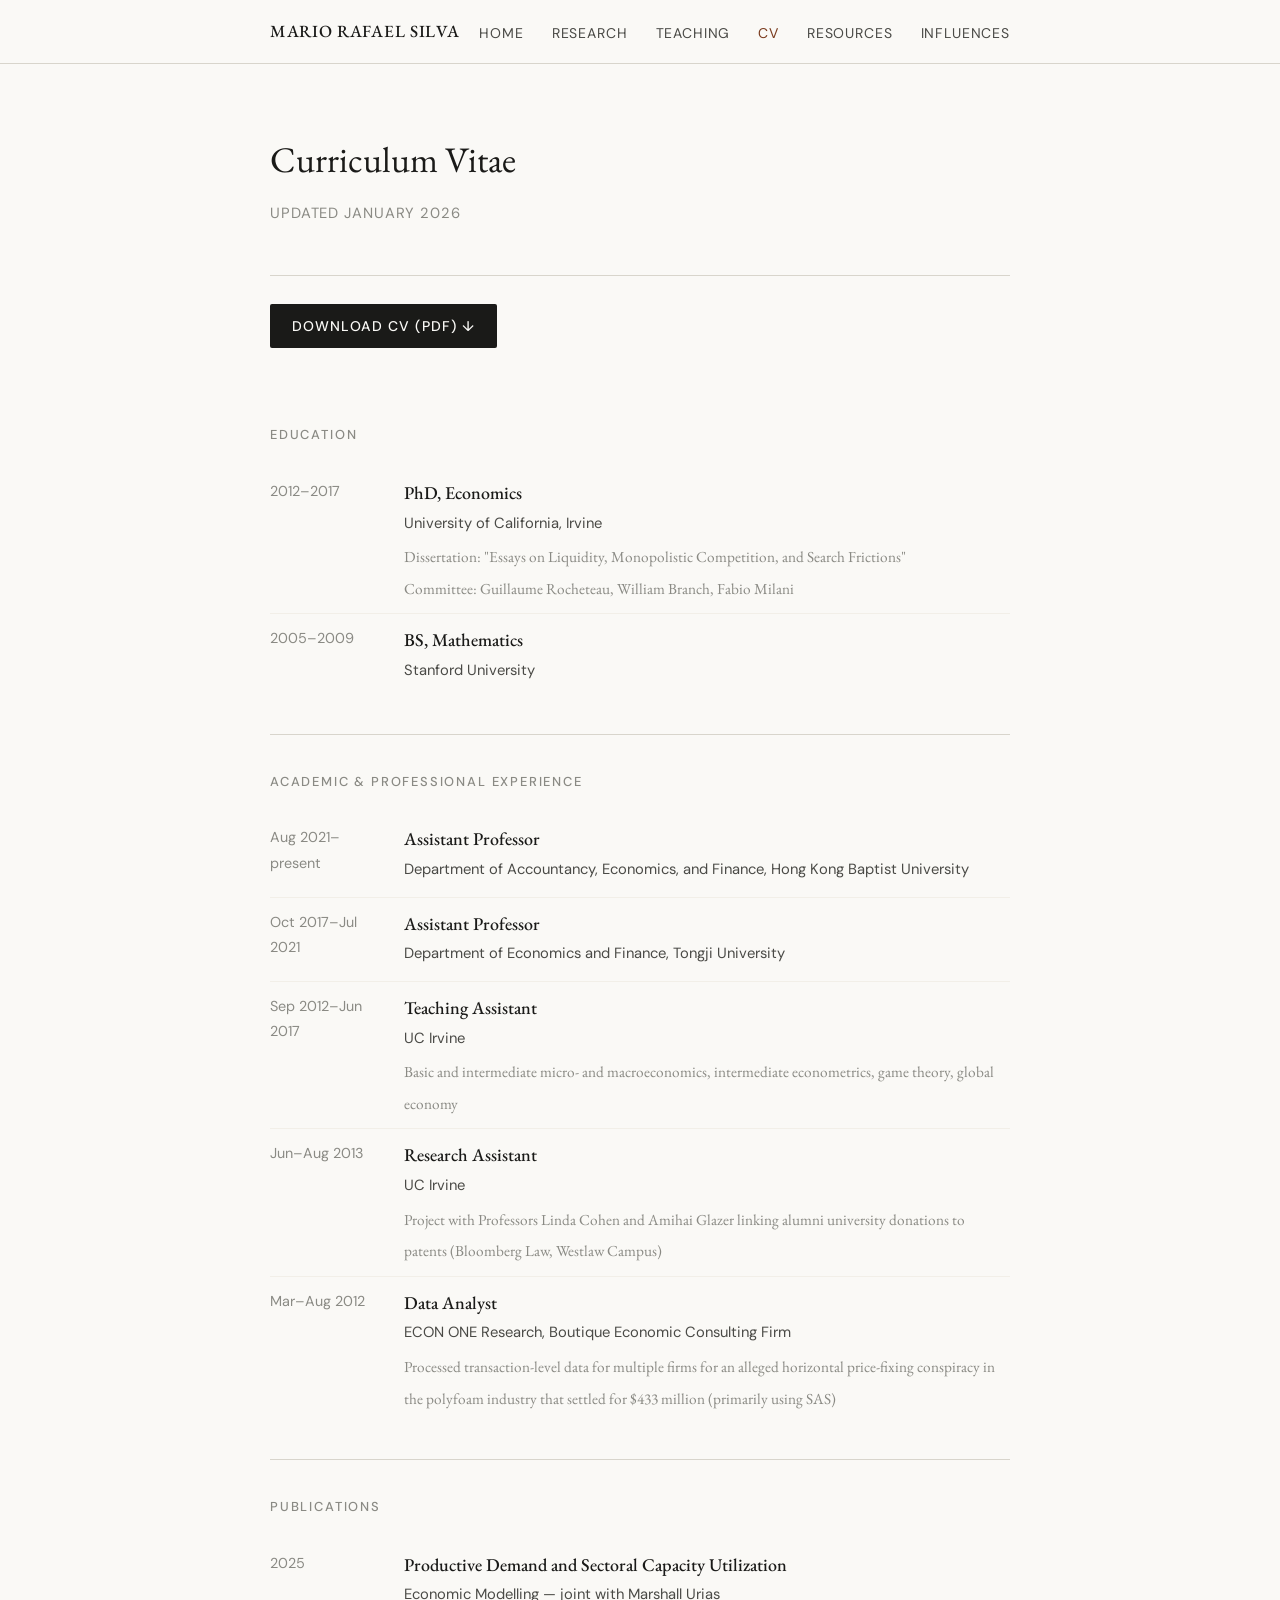
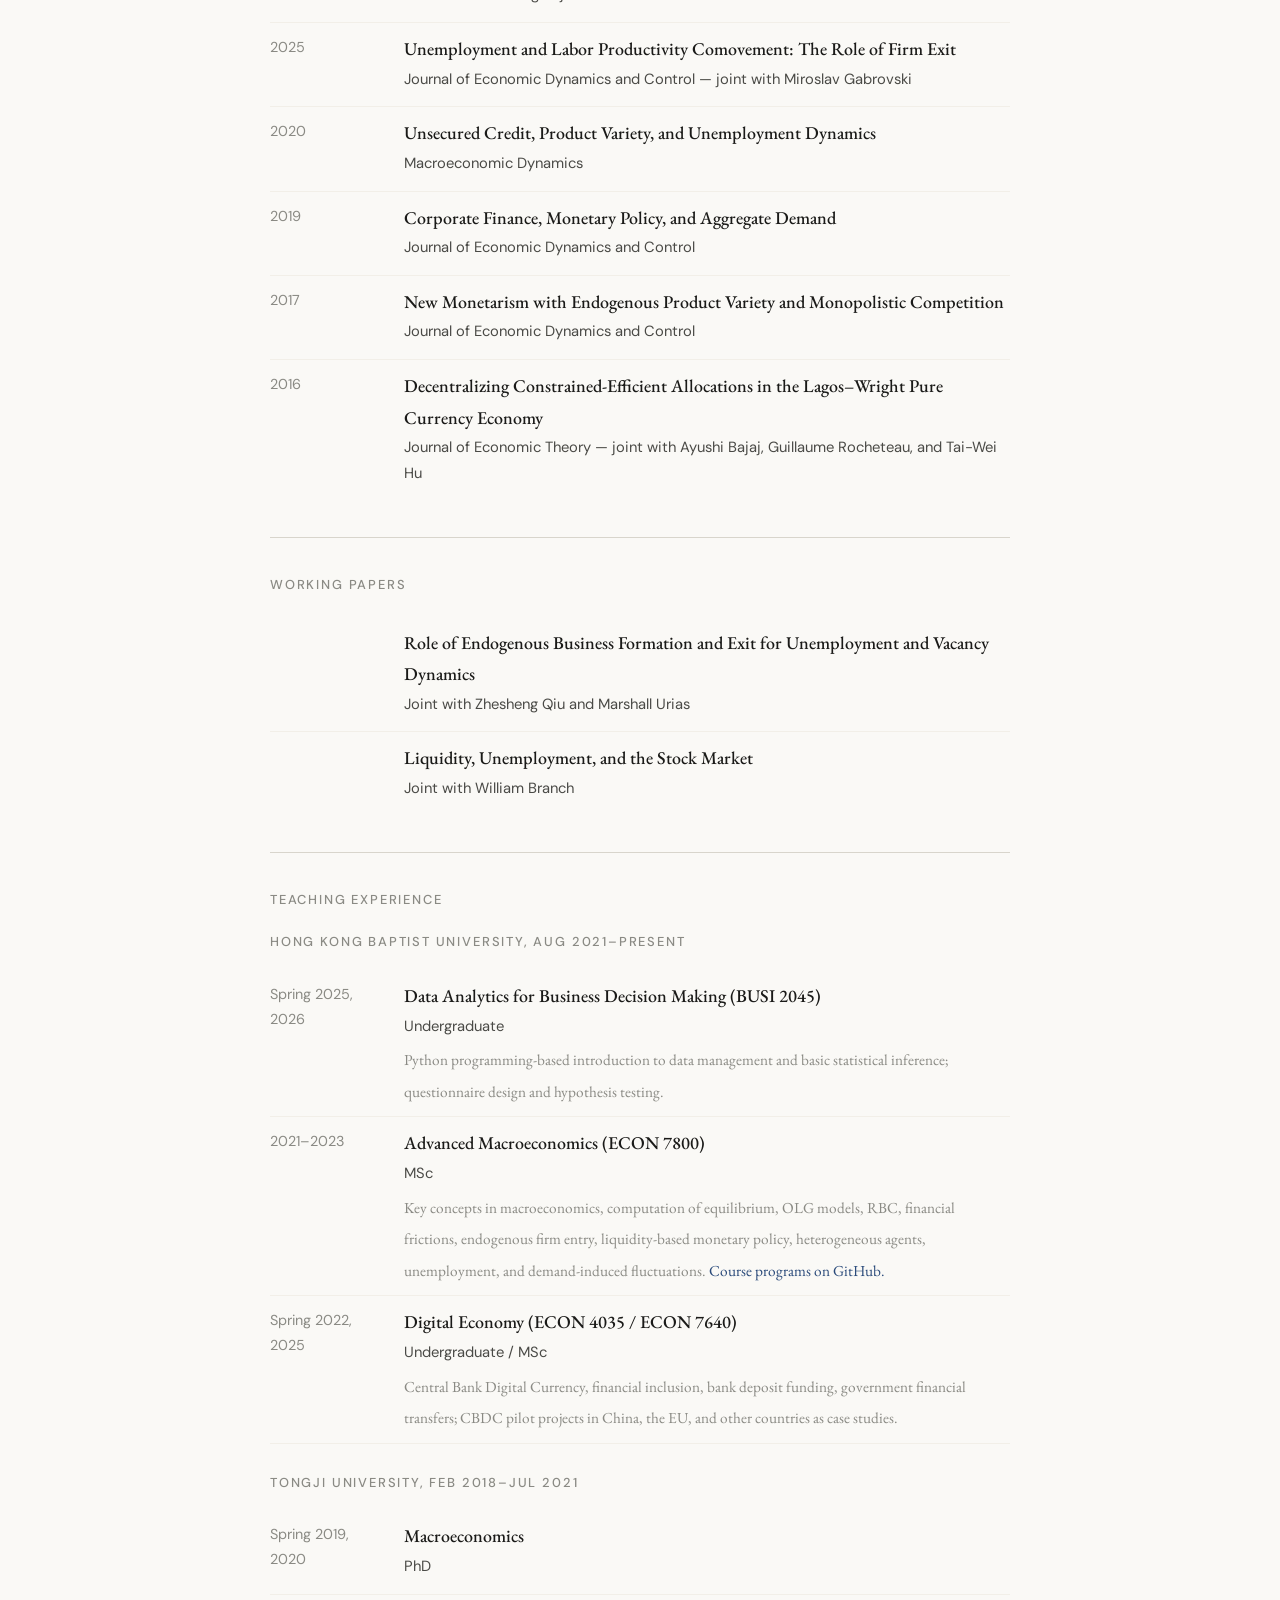
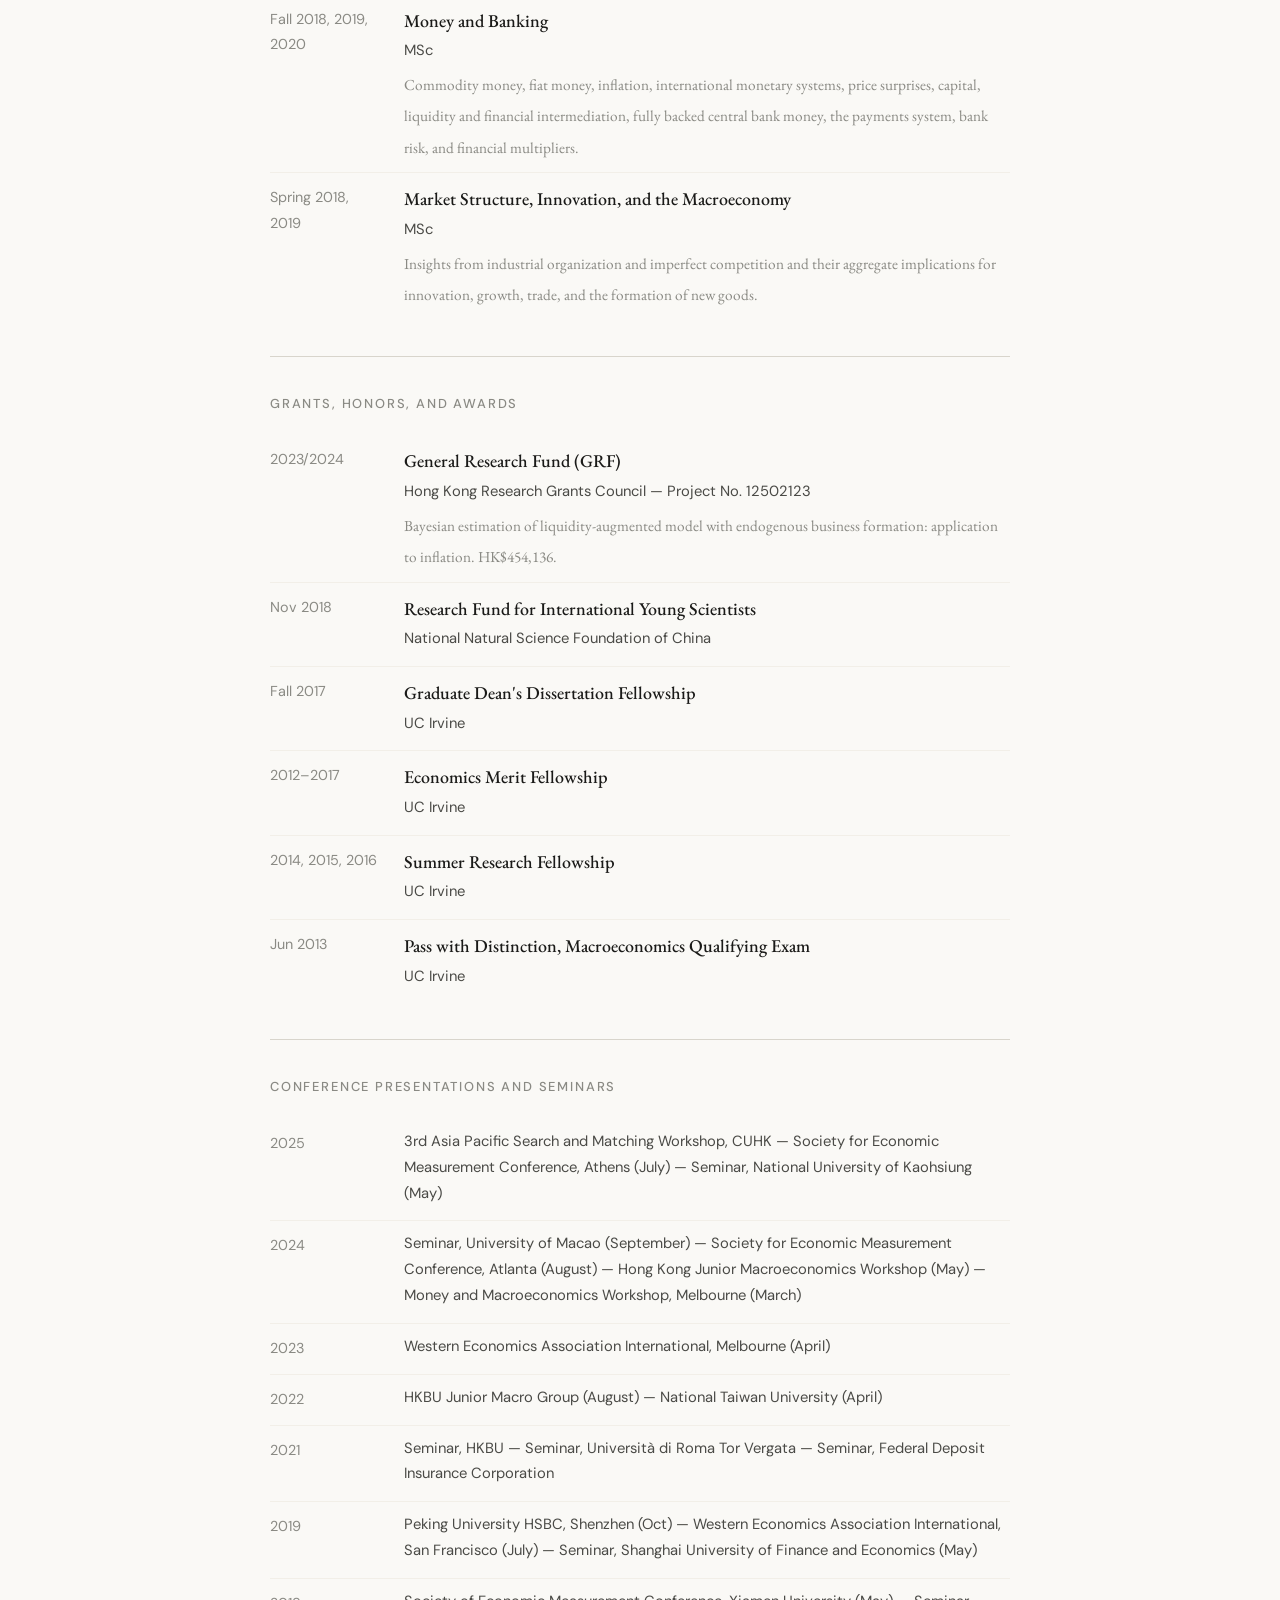
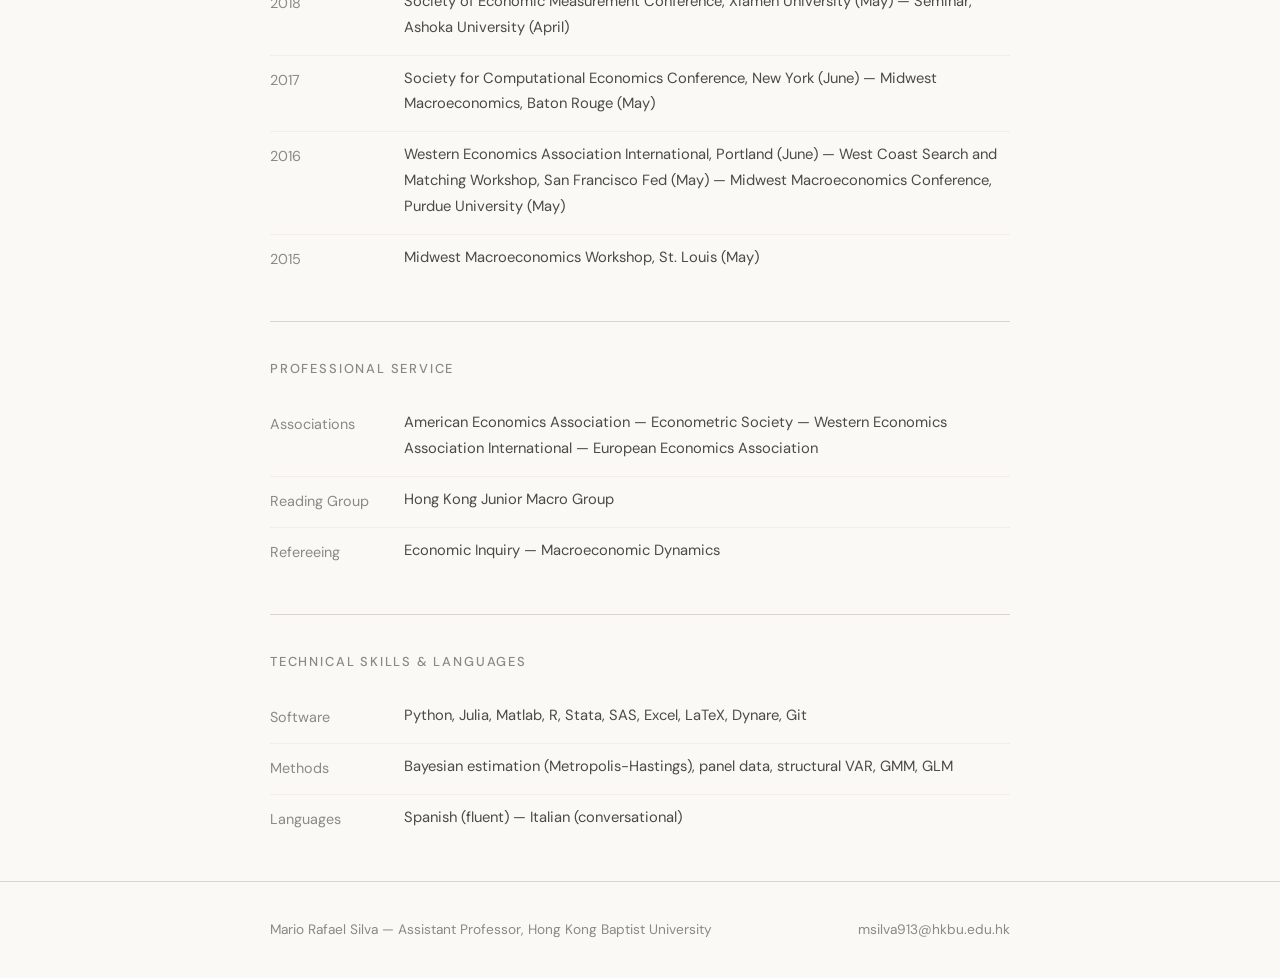
==== cv.html @ 18e3253c "Initial site" ====
<!DOCTYPE html>
<html lang="en">
<head>
  <meta charset="UTF-8" />
  <meta name="viewport" content="width=device-width, initial-scale=1.0" />
  <meta name="description" content="Curriculum Vitae of Mario Rafael Silva — macroeconomist at Hong Kong Baptist University." />
  <title>Curriculum Vitae — Mario Rafael Silva</title>
  <link rel="stylesheet" href="css/style.css" />
</head>
<body>

<script src="nav.js"></script>

<main>
  <div class="page-header fade-in">
    <h1>Curriculum Vitae</h1>
    <p class="subtitle">Updated January 2026</p>
  </div>

  <div style="padding: 28px 0 0; display:flex; gap:12px; flex-wrap:wrap;">
    <a class="btn btn-primary" href="cv.pdf" target="_blank" rel="noopener">Download CV (PDF) &darr;</a>
  </div>

  <!-- EDUCATION -->
  <section class="cv-section" style="margin-top:40px;">
    <h2>Education</h2>
    <div class="cv-entry">
      <span class="cv-year">2012–2017</span>
      <div class="cv-body">
        <strong>PhD, Economics</strong>
        <em>University of California, Irvine</em>
        <span class="cv-note">Dissertation: "Essays on Liquidity, Monopolistic Competition, and Search Frictions"<br>Committee: Guillaume Rocheteau, William Branch, Fabio Milani</span>
      </div>
    </div>
    <div class="cv-entry">
      <span class="cv-year">2005–2009</span>
      <div class="cv-body">
        <strong>BS, Mathematics</strong>
        <em>Stanford University</em>
      </div>
    </div>
  </section>

  <!-- POSITIONS -->
  <section class="cv-section">
    <h2>Academic &amp; Professional Experience</h2>
    <div class="cv-entry">
      <span class="cv-year">Aug 2021–present</span>
      <div class="cv-body">
        <strong>Assistant Professor</strong>
        <em>Department of Accountancy, Economics, and Finance, Hong Kong Baptist University</em>
      </div>
    </div>
    <div class="cv-entry">
      <span class="cv-year">Oct 2017–Jul 2021</span>
      <div class="cv-body">
        <strong>Assistant Professor</strong>
        <em>Department of Economics and Finance, Tongji University</em>
      </div>
    </div>
    <div class="cv-entry">
      <span class="cv-year">Sep 2012–Jun 2017</span>
      <div class="cv-body">
        <strong>Teaching Assistant</strong>
        <em>UC Irvine</em>
        <span class="cv-note">Basic and intermediate micro- and macroeconomics, intermediate econometrics, game theory, global economy</span>
      </div>
    </div>
    <div class="cv-entry">
      <span class="cv-year">Jun–Aug 2013</span>
      <div class="cv-body">
        <strong>Research Assistant</strong>
        <em>UC Irvine</em>
        <span class="cv-note">Project with Professors Linda Cohen and Amihai Glazer linking alumni university donations to patents (Bloomberg Law, Westlaw Campus)</span>
      </div>
    </div>
    <div class="cv-entry">
      <span class="cv-year">Mar–Aug 2012</span>
      <div class="cv-body">
        <strong>Data Analyst</strong>
        <em>ECON ONE Research, Boutique Economic Consulting Firm</em>
        <span class="cv-note">Processed transaction-level data for multiple firms for an alleged horizontal price-fixing conspiracy in the polyfoam industry that settled for $433 million (primarily using SAS)</span>
      </div>
    </div>
  </section>

  <!-- PUBLICATIONS -->
  <section class="cv-section">
    <h2>Publications</h2>
    <div class="cv-entry">
      <span class="cv-year">2025</span>
      <div class="cv-body">
        <strong>Productive Demand and Sectoral Capacity Utilization</strong>
        <em>Economic Modelling — joint with Marshall Urias</em>
      </div>
    </div>
    <div class="cv-entry">
      <span class="cv-year">2025</span>
      <div class="cv-body">
        <strong>Unemployment and Labor Productivity Comovement: The Role of Firm Exit</strong>
        <em>Journal of Economic Dynamics and Control — joint with Miroslav Gabrovski</em>
      </div>
    </div>
    <div class="cv-entry">
      <span class="cv-year">2020</span>
      <div class="cv-body">
        <strong>Unsecured Credit, Product Variety, and Unemployment Dynamics</strong>
        <em>Macroeconomic Dynamics</em>
      </div>
    </div>
    <div class="cv-entry">
      <span class="cv-year">2019</span>
      <div class="cv-body">
        <strong>Corporate Finance, Monetary Policy, and Aggregate Demand</strong>
        <em>Journal of Economic Dynamics and Control</em>
      </div>
    </div>
    <div class="cv-entry">
      <span class="cv-year">2017</span>
      <div class="cv-body">
        <strong>New Monetarism with Endogenous Product Variety and Monopolistic Competition</strong>
        <em>Journal of Economic Dynamics and Control</em>
      </div>
    </div>
    <div class="cv-entry">
      <span class="cv-year">2016</span>
      <div class="cv-body">
        <strong>Decentralizing Constrained-Efficient Allocations in the Lagos–Wright Pure Currency Economy</strong>
        <em>Journal of Economic Theory — joint with Ayushi Bajaj, Guillaume Rocheteau, and Tai-Wei Hu</em>
      </div>
    </div>
  </section>

  <!-- WORKING PAPERS -->
  <section class="cv-section">
    <h2>Working Papers</h2>
    <div class="cv-entry">
      <span class="cv-year"></span>
      <div class="cv-body">
        <strong>Role of Endogenous Business Formation and Exit for Unemployment and Vacancy Dynamics</strong>
        <em>Joint with Zhesheng Qiu and Marshall Urias</em>
      </div>
    </div>
    <div class="cv-entry">
      <span class="cv-year"></span>
      <div class="cv-body">
        <strong>Liquidity, Unemployment, and the Stock Market</strong>
        <em>Joint with William Branch</em>
      </div>
    </div>
  </section>

  <!-- TEACHING -->
  <section class="cv-section">
    <h2>Teaching Experience</h2>
    <p class="section-label" style="margin-bottom:16px; margin-top:4px;">Hong Kong Baptist University, Aug 2021–present</p>
    <div class="cv-entry">
      <span class="cv-year">Spring 2025, 2026</span>
      <div class="cv-body">
        <strong>Data Analytics for Business Decision Making (BUSI 2045)</strong>
        <em>Undergraduate</em>
        <span class="cv-note">Python programming-based introduction to data management and basic statistical inference; questionnaire design and hypothesis testing.</span>
      </div>
    </div>
    <div class="cv-entry">
      <span class="cv-year">2021–2023</span>
      <div class="cv-body">
        <strong>Advanced Macroeconomics (ECON 7800)</strong>
        <em>MSc</em>
        <span class="cv-note">Key concepts in macroeconomics, computation of equilibrium, OLG models, RBC, financial frictions, endogenous firm entry, liquidity-based monetary policy, heterogeneous agents, unemployment, and demand-induced fluctuations. <a href="https://github.com/msilva913/ECON-7800-Programs" target="_blank" rel="noopener">Course programs on GitHub.</a></span>
      </div>
    </div>
    <div class="cv-entry">
      <span class="cv-year">Spring 2022, 2025</span>
      <div class="cv-body">
        <strong>Digital Economy (ECON 4035 / ECON 7640)</strong>
        <em>Undergraduate / MSc</em>
        <span class="cv-note">Central Bank Digital Currency, financial inclusion, bank deposit funding, government financial transfers; CBDC pilot projects in China, the EU, and other countries as case studies.</span>
      </div>
    </div>

    <p class="section-label" style="margin-bottom:16px; margin-top:28px;">Tongji University, Feb 2018–Jul 2021</p>
    <div class="cv-entry">
      <span class="cv-year">Spring 2019, 2020</span>
      <div class="cv-body">
        <strong>Macroeconomics</strong>
        <em>PhD</em>
      </div>
    </div>
    <div class="cv-entry">
      <span class="cv-year">Fall 2018, 2019, 2020</span>
      <div class="cv-body">
        <strong>Money and Banking</strong>
        <em>MSc</em>
        <span class="cv-note">Commodity money, fiat money, inflation, international monetary systems, price surprises, capital, liquidity and financial intermediation, fully backed central bank money, the payments system, bank risk, and financial multipliers.</span>
      </div>
    </div>
    <div class="cv-entry">
      <span class="cv-year">Spring 2018, 2019</span>
      <div class="cv-body">
        <strong>Market Structure, Innovation, and the Macroeconomy</strong>
        <em>MSc</em>
        <span class="cv-note">Insights from industrial organization and imperfect competition and their aggregate implications for innovation, growth, trade, and the formation of new goods.</span>
      </div>
    </div>
  </section>

  <!-- GRANTS -->
  <section class="cv-section">
    <h2>Grants, Honors, and Awards</h2>
    <div class="cv-entry">
      <span class="cv-year">2023/2024</span>
      <div class="cv-body">
        <strong>General Research Fund (GRF)</strong>
        <em>Hong Kong Research Grants Council — Project No. 12502123</em>
        <span class="cv-note">Bayesian estimation of liquidity-augmented model with endogenous business formation: application to inflation. HK$454,136.</span>
      </div>
    </div>
    <div class="cv-entry">
      <span class="cv-year">Nov 2018</span>
      <div class="cv-body">
        <strong>Research Fund for International Young Scientists</strong>
        <em>National Natural Science Foundation of China</em>
      </div>
    </div>
    <div class="cv-entry">
      <span class="cv-year">Fall 2017</span>
      <div class="cv-body">
        <strong>Graduate Dean's Dissertation Fellowship</strong>
        <em>UC Irvine</em>
      </div>
    </div>
    <div class="cv-entry">
      <span class="cv-year">2012–2017</span>
      <div class="cv-body">
        <strong>Economics Merit Fellowship</strong>
        <em>UC Irvine</em>
      </div>
    </div>
    <div class="cv-entry">
      <span class="cv-year">2014, 2015, 2016</span>
      <div class="cv-body">
        <strong>Summer Research Fellowship</strong>
        <em>UC Irvine</em>
      </div>
    </div>
    <div class="cv-entry">
      <span class="cv-year">Jun 2013</span>
      <div class="cv-body">
        <strong>Pass with Distinction, Macroeconomics Qualifying Exam</strong>
        <em>UC Irvine</em>
      </div>
    </div>
  </section>

  <!-- CONFERENCES -->
  <section class="cv-section">
    <h2>Conference Presentations and Seminars</h2>
    <div class="cv-entry"><span class="cv-year">2025</span><div class="cv-body"><em>3rd Asia Pacific Search and Matching Workshop, CUHK &mdash; Society for Economic Measurement Conference, Athens (July) &mdash; Seminar, National University of Kaohsiung (May)</em></div></div>
    <div class="cv-entry"><span class="cv-year">2024</span><div class="cv-body"><em>Seminar, University of Macao (September) &mdash; Society for Economic Measurement Conference, Atlanta (August) &mdash; Hong Kong Junior Macroeconomics Workshop (May) &mdash; Money and Macroeconomics Workshop, Melbourne (March)</em></div></div>
    <div class="cv-entry"><span class="cv-year">2023</span><div class="cv-body"><em>Western Economics Association International, Melbourne (April)</em></div></div>
    <div class="cv-entry"><span class="cv-year">2022</span><div class="cv-body"><em>HKBU Junior Macro Group (August) &mdash; National Taiwan University (April)</em></div></div>
    <div class="cv-entry"><span class="cv-year">2021</span><div class="cv-body"><em>Seminar, HKBU &mdash; Seminar, Università di Roma Tor Vergata &mdash; Seminar, Federal Deposit Insurance Corporation</em></div></div>
    <div class="cv-entry"><span class="cv-year">2019</span><div class="cv-body"><em>Peking University HSBC, Shenzhen (Oct) &mdash; Western Economics Association International, San Francisco (July) &mdash; Seminar, Shanghai University of Finance and Economics (May)</em></div></div>
    <div class="cv-entry"><span class="cv-year">2018</span><div class="cv-body"><em>Society of Economic Measurement Conference, Xiamen University (May) &mdash; Seminar, Ashoka University (April)</em></div></div>
    <div class="cv-entry"><span class="cv-year">2017</span><div class="cv-body"><em>Society for Computational Economics Conference, New York (June) &mdash; Midwest Macroeconomics, Baton Rouge (May)</em></div></div>
    <div class="cv-entry"><span class="cv-year">2016</span><div class="cv-body"><em>Western Economics Association International, Portland (June) &mdash; West Coast Search and Matching Workshop, San Francisco Fed (May) &mdash; Midwest Macroeconomics Conference, Purdue University (May)</em></div></div>
    <div class="cv-entry"><span class="cv-year">2015</span><div class="cv-body"><em>Midwest Macroeconomics Workshop, St. Louis (May)</em></div></div>
  </section>

  <!-- SERVICE -->
  <section class="cv-section">
    <h2>Professional Service</h2>
    <div class="cv-entry">
      <span class="cv-year">Associations</span>
      <div class="cv-body"><em>American Economics Association &mdash; Econometric Society &mdash; Western Economics Association International &mdash; European Economics Association</em></div>
    </div>
    <div class="cv-entry">
      <span class="cv-year">Reading Group</span>
      <div class="cv-body"><em>Hong Kong Junior Macro Group</em></div>
    </div>
    <div class="cv-entry">
      <span class="cv-year">Refereeing</span>
      <div class="cv-body"><em>Economic Inquiry &mdash; Macroeconomic Dynamics</em></div>
    </div>
  </section>

  <!-- SKILLS -->
  <section class="cv-section">
    <h2>Technical Skills &amp; Languages</h2>
    <div class="cv-entry">
      <span class="cv-year">Software</span>
      <div class="cv-body"><em>Python, Julia, Matlab, R, Stata, SAS, Excel, LaTeX, Dynare, Git</em></div>
    </div>
    <div class="cv-entry">
      <span class="cv-year">Methods</span>
      <div class="cv-body"><em>Bayesian estimation (Metropolis-Hastings), panel data, structural VAR, GMM, GLM</em></div>
    </div>
    <div class="cv-entry">
      <span class="cv-year">Languages</span>
      <div class="cv-body"><em>Spanish (fluent) &mdash; Italian (conversational)</em></div>
    </div>
  </section>

</main>

</body>
</html>
---- css/style.css ----
/* ─────────────────────────────────────────────
   Mario Rafael Silva — Academic Site
   Aesthetic: Refined editorial, serif-forward
   ───────────────────────────────────────────── */

@import url('https://fonts.googleapis.com/css2?family=EB+Garamond:ital,wght@0,400;0,500;0,600;1,400;1,500&family=DM+Sans:wght@300;400;500&display=swap');

:root {
  --ink:       #1a1a18;
  --ink-soft:  #4a4a46;
  --ink-muted: #8a8a84;
  --rule:      #d8d5cc;
  --bg:        #faf9f6;
  --bg-warm:   #f2efe8;
  --accent:    #7a3b1e;   /* deep terracotta — warm academic */
  --accent-lt: #c4733a;
  --link:      #2a4a7a;
  --nav-h:     64px;
  --max-w:     740px;
  --serif:     'EB Garamond', Georgia, serif;
  --sans:      'DM Sans', system-ui, sans-serif;
}

*, *::before, *::after { box-sizing: border-box; margin: 0; padding: 0; }

html { font-size: 18px; scroll-behavior: smooth; }

body {
  font-family: var(--serif);
  background: var(--bg);
  color: var(--ink);
  line-height: 1.75;
  -webkit-font-smoothing: antialiased;
}

/* ── LINKS ─────────────────────────────────── */
a {
  color: var(--link);
  text-decoration: none;
  border-bottom: 1px solid transparent;
  transition: color .2s, border-color .2s;
}
a:hover { color: var(--accent); border-bottom-color: var(--accent-lt); }

/* ── NAV ────────────────────────────────────── */
nav {
  position: sticky;
  top: 0;
  z-index: 100;
  background: var(--bg);
  border-bottom: 1px solid var(--rule);
  height: var(--nav-h);
  display: flex;
  align-items: center;
}

.nav-inner {
  max-width: calc(var(--max-w) + 80px);
  width: 100%;
  margin: 0 auto;
  padding: 0 40px;
  display: flex;
  align-items: center;
  justify-content: space-between;
}

.nav-name {
  font-family: var(--serif);
  font-size: .95rem;
  font-weight: 500;
  letter-spacing: .04em;
  color: var(--ink);
  border: none;
  text-transform: uppercase;
}
.nav-name:hover { color: var(--accent); border: none; }

.nav-links {
  display: flex;
  gap: 28px;
  list-style: none;
}

.nav-links a {
  font-family: var(--sans);
  font-size: .78rem;
  font-weight: 400;
  letter-spacing: .06em;
  text-transform: uppercase;
  color: var(--ink-soft);
  border: none;
}
.nav-links a:hover, .nav-links a.active { color: var(--accent); border: none; }

/* mobile nav toggle */
.nav-toggle {
  display: none;
  background: none;
  border: none;
  cursor: pointer;
  flex-direction: column;
  gap: 5px;
  padding: 4px;
}
.nav-toggle span {
  display: block;
  width: 22px;
  height: 1.5px;
  background: var(--ink);
  transition: all .3s;
}

/* ── PAGE WRAPPER ───────────────────────────── */
main {
  max-width: calc(var(--max-w) + 80px);
  margin: 0 auto;
  padding: 0 40px;
}

/* ── HERO (HOME) ────────────────────────────── */
.hero {
  padding: 80px 0 60px;
  border-bottom: 1px solid var(--rule);
}

.hero-name {
  font-family: var(--serif);
  font-size: 2.6rem;
  font-weight: 400;
  line-height: 1.15;
  letter-spacing: -.01em;
  color: var(--ink);
  margin-bottom: 6px;
}

.hero-title {
  font-family: var(--sans);
  font-size: .82rem;
  font-weight: 400;
  letter-spacing: .1em;
  text-transform: uppercase;
  color: var(--ink-muted);
  margin-bottom: 32px;
}

.hero-bio {
  font-size: 1.1rem;
  line-height: 1.85;
  color: var(--ink);
  max-width: 640px;
}
.hero-bio + .hero-bio { margin-top: 18px; }

.hero-meta {
  margin-top: 36px;
  display: flex;
  flex-wrap: wrap;
  gap: 24px;
  font-family: var(--sans);
  font-size: .8rem;
  color: var(--ink-muted);
}
.hero-meta a { color: var(--link); border: none; }
.hero-meta a:hover { color: var(--accent); }

.hero-cta {
  margin-top: 40px;
  display: flex;
  gap: 14px;
  flex-wrap: wrap;
}

.btn {
  display: inline-block;
  font-family: var(--sans);
  font-size: .78rem;
  font-weight: 500;
  letter-spacing: .08em;
  text-transform: uppercase;
  padding: 10px 22px;
  border-radius: 2px;
  border: none;
  transition: background .2s, color .2s;
}
.btn-primary {
  background: var(--ink);
  color: var(--bg);
}
.btn-primary:hover { background: var(--accent); color: var(--bg); border: none; }
.btn-secondary {
  background: transparent;
  color: var(--ink);
  border: 1px solid var(--rule) !important;
}
.btn-secondary:hover { border-color: var(--accent) !important; color: var(--accent); }

/* ── SECTION STRUCTURE ──────────────────────── */
.section {
  padding: 56px 0;
  border-bottom: 1px solid var(--rule);
}
.section:last-child { border-bottom: none; }

.section-label {
  font-family: var(--sans);
  font-size: .72rem;
  font-weight: 500;
  letter-spacing: .14em;
  text-transform: uppercase;
  color: var(--ink-muted);
  margin-bottom: 28px;
}

/* ── PAGE HEADER (inner pages) ──────────────── */
.page-header {
  padding: 64px 0 48px;
  border-bottom: 1px solid var(--rule);
}
.page-header h1 {
  font-family: var(--serif);
  font-size: 2rem;
  font-weight: 400;
  color: var(--ink);
  margin-bottom: 10px;
}
.page-header .subtitle {
  font-family: var(--sans);
  font-size: .82rem;
  color: var(--ink-muted);
  letter-spacing: .06em;
  text-transform: uppercase;
}

/* ── PROSE ──────────────────────────────────── */
.prose p { margin-bottom: 1.2em; }
.prose p:last-child { margin-bottom: 0; }

/* ── RESEARCH ───────────────────────────────── */
.paper-list { list-style: none; }

.paper-item {
  padding: 28px 0;
  border-bottom: 1px solid var(--rule);
}
.paper-item:first-child { padding-top: 0; }
.paper-item:last-child { border-bottom: none; }

.paper-title {
  font-family: var(--serif);
  font-size: 1.08rem;
  font-weight: 500;
  color: var(--ink);
  margin-bottom: 4px;
}

.paper-meta {
  font-family: var(--sans);
  font-size: .78rem;
  color: var(--ink-muted);
  margin-bottom: 10px;
  letter-spacing: .02em;
}
.paper-meta .journal { color: var(--accent); font-style: italic; }

.paper-abstract {
  font-size: .95rem;
  color: var(--ink-soft);
  line-height: 1.7;
  margin-bottom: 12px;
}

.paper-links {
  display: flex;
  gap: 16px;
  flex-wrap: wrap;
}
.paper-links a {
  font-family: var(--sans);
  font-size: .72rem;
  font-weight: 500;
  letter-spacing: .08em;
  text-transform: uppercase;
  color: var(--link);
  border: none;
}
.paper-links a:hover { color: var(--accent); }

/* ── TEACHING ───────────────────────────────── */
.course-list { list-style: none; }

.course-item {
  padding: 24px 0;
  border-bottom: 1px solid var(--rule);
}
.course-item:first-child { padding-top: 0; }
.course-item:last-child { border-bottom: none; }

.course-name {
  font-family: var(--serif);
  font-size: 1.05rem;
  font-weight: 500;
  color: var(--ink);
  margin-bottom: 4px;
}
.course-detail {
  font-family: var(--sans);
  font-size: .78rem;
  color: var(--ink-muted);
  margin-bottom: 8px;
}
.course-desc {
  font-size: .95rem;
  color: var(--ink-soft);
  line-height: 1.7;
}

/* ── RESOURCES ──────────────────────────────── */
.resource-section {
  padding: 40px 0;
  border-bottom: 1px solid var(--rule);
}
.resource-section:last-child { border-bottom: none; }
.resource-section:first-child { padding-top: 0; }

.resource-section h2 {
  font-family: var(--sans);
  font-size: .72rem;
  font-weight: 500;
  letter-spacing: .14em;
  text-transform: uppercase;
  color: var(--ink-muted);
  margin-bottom: 20px;
}

.resource-list { list-style: none; }

.resource-list li {
  display: flex;
  gap: 16px;
  padding: 10px 0;
  border-bottom: 1px solid var(--bg-warm);
  font-size: .97rem;
  line-height: 1.5;
}
.resource-list li:last-child { border-bottom: none; }

.resource-list .r-name {
  font-weight: 500;
  color: var(--ink);
  flex: 0 0 auto;
  max-width: 260px;
  min-width: 180px;
}
.resource-list .r-desc {
  color: var(--ink-soft);
  font-size: .9rem;
}

/* ── INFLUENCES ─────────────────────────────── */
.ref-list { list-style: none; }
.ref-item {
  padding: 14px 0;
  border-bottom: 1px solid var(--bg-warm);
  font-size: .95rem;
  color: var(--ink-soft);
  line-height: 1.65;
}
.ref-item:last-child { border-bottom: none; }
.ref-item .ref-authors { color: var(--ink-muted); font-size: .85rem; font-family: var(--sans); }

/* ── CV ─────────────────────────────────────── */
.cv-section { padding: 36px 0; border-bottom: 1px solid var(--rule); }
.cv-section:first-child { padding-top: 0; }
.cv-section:last-child { border-bottom: none; }

.cv-section h2 {
  font-family: var(--sans);
  font-size: .72rem;
  font-weight: 500;
  letter-spacing: .14em;
  text-transform: uppercase;
  color: var(--ink-muted);
  margin-bottom: 20px;
}

.cv-entry {
  display: grid;
  grid-template-columns: 110px 1fr;
  gap: 0 24px;
  padding: 10px 0;
  border-bottom: 1px solid var(--bg-warm);
}
.cv-entry:last-child { border-bottom: none; }

.cv-year {
  font-family: var(--sans);
  font-size: .8rem;
  color: var(--ink-muted);
  padding-top: 2px;
}

.cv-body strong {
  display: block;
  font-family: var(--serif);
  font-weight: 500;
  font-size: 1rem;
  color: var(--ink);
  margin-bottom: 2px;
}
.cv-body em {
  display: block;
  font-family: var(--sans);
  font-size: .82rem;
  color: var(--ink-soft);
  font-style: normal;
  margin-bottom: 4px;
}
.cv-body .cv-note {
  font-size: .85rem;
  color: var(--ink-muted);
}

/* ── FOOTER ─────────────────────────────────── */
footer {
  border-top: 1px solid var(--rule);
  padding: 36px 0;
  margin-top: 0;
}

.footer-inner {
  max-width: calc(var(--max-w) + 80px);
  margin: 0 auto;
  padding: 0 40px;
  display: flex;
  justify-content: space-between;
  align-items: center;
  flex-wrap: wrap;
  gap: 12px;
}

.footer-inner p {
  font-family: var(--sans);
  font-size: .76rem;
  color: var(--ink-muted);
}
.footer-inner a { color: var(--ink-muted); border: none; }
.footer-inner a:hover { color: var(--accent); }

/* ── FADE-IN ANIMATION ──────────────────────── */
.fade-in {
  opacity: 0;
  transform: translateY(16px);
  animation: fadeUp .6s ease forwards;
}
@keyframes fadeUp {
  to { opacity: 1; transform: translateY(0); }
}
.fade-in:nth-child(1) { animation-delay: .05s; }
.fade-in:nth-child(2) { animation-delay: .15s; }
.fade-in:nth-child(3) { animation-delay: .25s; }
.fade-in:nth-child(4) { animation-delay: .35s; }

/* ── RESPONSIVE ─────────────────────────────── */
@media (max-width: 680px) {
  html { font-size: 16px; }
  main, .nav-inner, .footer-inner { padding: 0 22px; }
  .hero { padding: 48px 0 40px; }
  .hero-name { font-size: 2rem; }
  .nav-links { display: none; flex-direction: column; position: absolute; top: var(--nav-h); left: 0; right: 0; background: var(--bg); border-bottom: 1px solid var(--rule); padding: 20px 22px; gap: 18px; }
  .nav-links.open { display: flex; }
  .nav-toggle { display: flex; }
  .cv-entry { grid-template-columns: 1fr; gap: 2px; }
  .cv-year { font-size: .75rem; }
  .resource-list .r-name { min-width: 0; max-width: none; }
  .resource-list li { flex-direction: column; gap: 4px; }
}

/* ── HERO SPLIT (photo + text) ───────────────── */
.hero-split {
  display: flex;
  align-items: flex-start;
  gap: 56px;
  padding: 64px 0 48px;
}
.hero-text {
  flex: 1;
  min-width: 0;
}
.hero-photo {
  flex-shrink: 0;
  width: 200px;
}
.hero-photo img {
  width: 200px;
  height: 240px;
  object-fit: cover;
  object-position: center top;
  border-radius: 6px;
  display: block;
  box-shadow: 0 4px 20px rgba(0,0,0,0.12);
}
@media (max-width: 680px) {
  .hero-split {
    flex-direction: column-reverse;
    gap: 28px;
    padding: 40px 0 32px;
  }
  .hero-photo {
    width: 100%;
  }
  .hero-photo img {
    width: 140px;
    height: 168px;
    border-radius: 5px;
  }
}
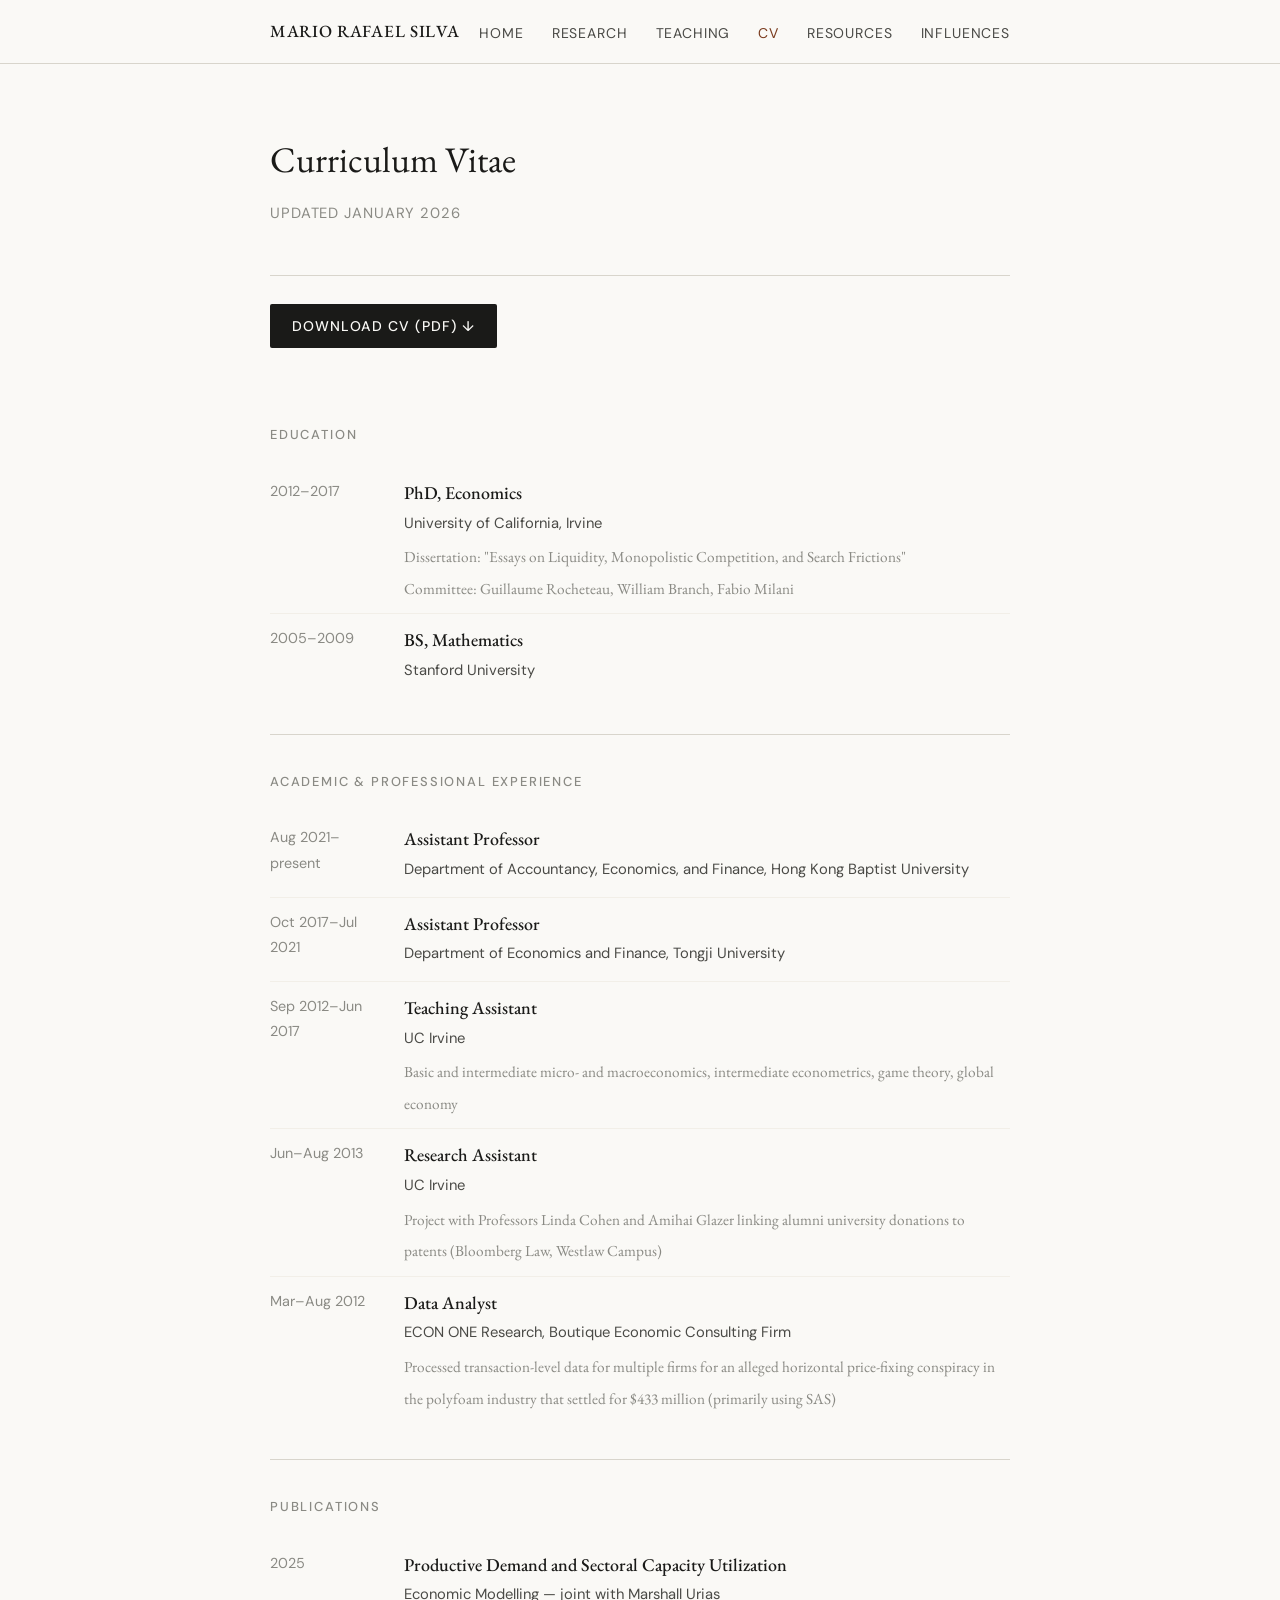
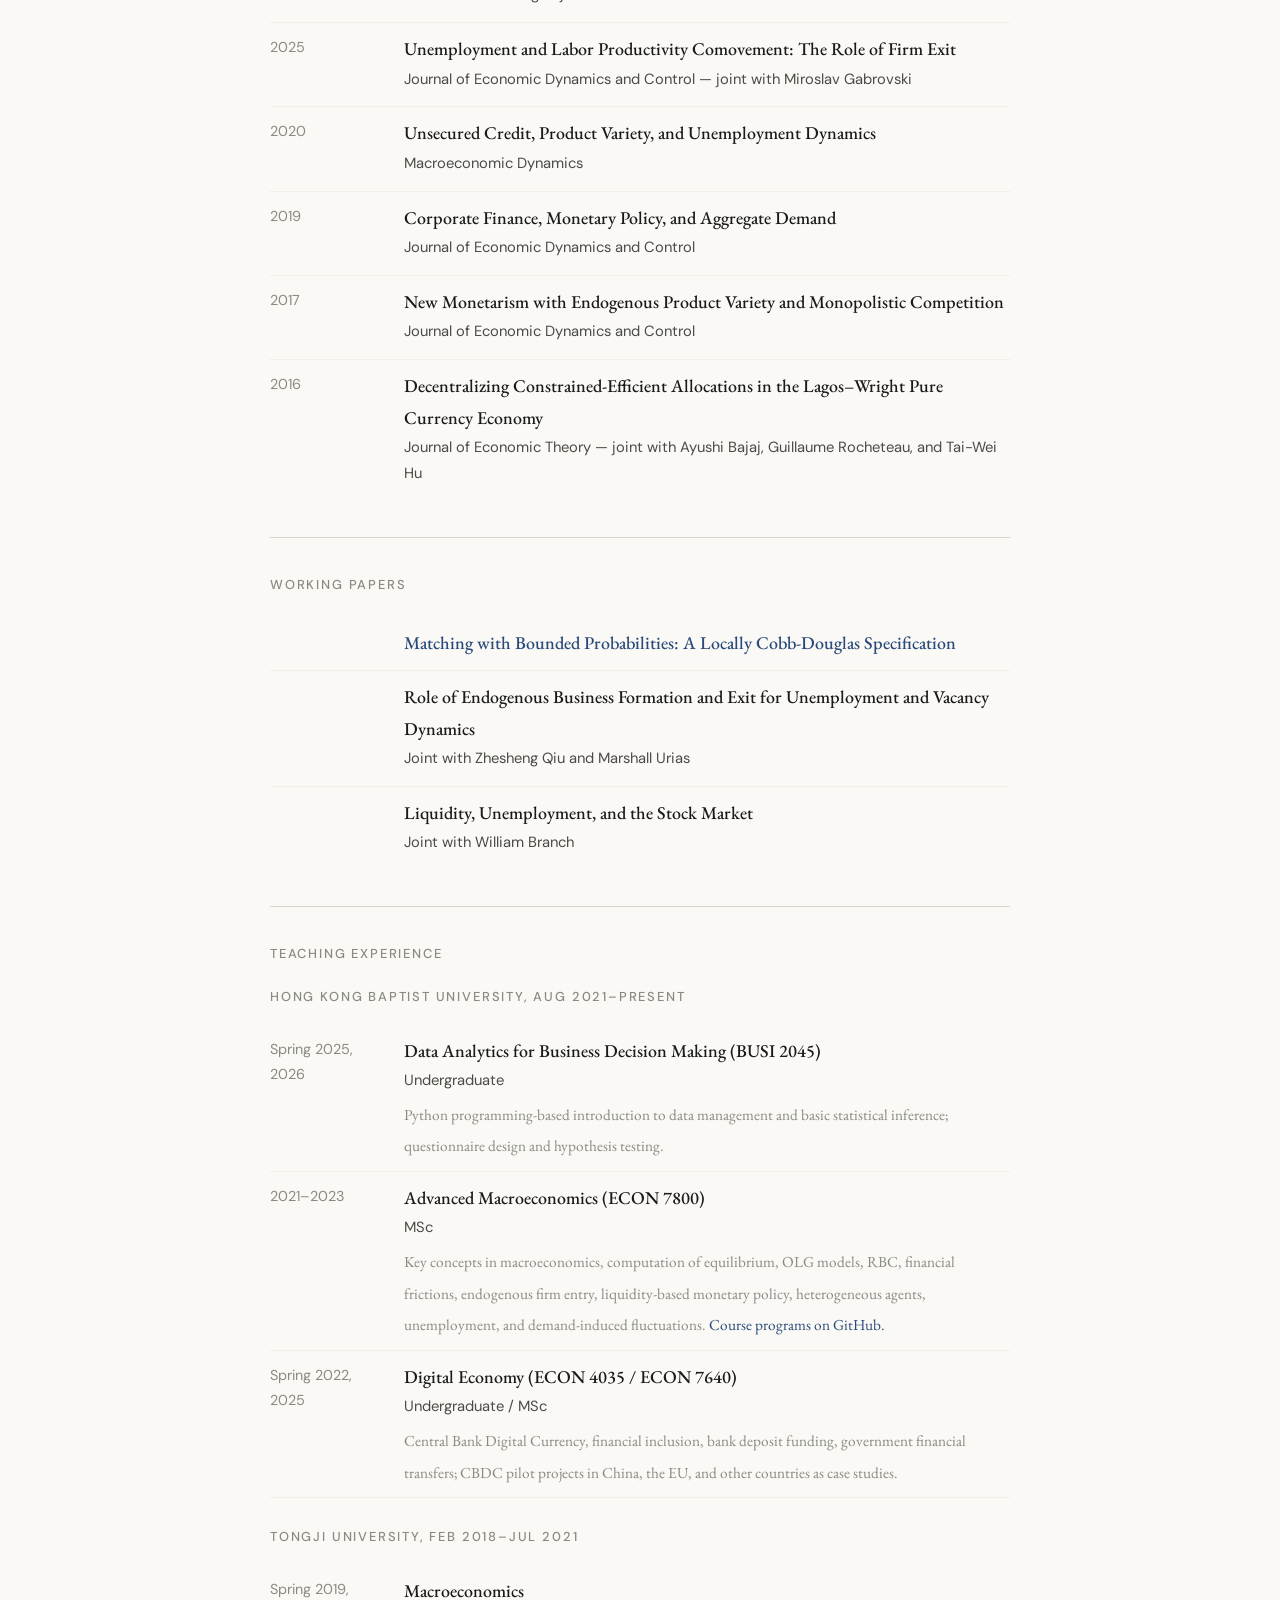
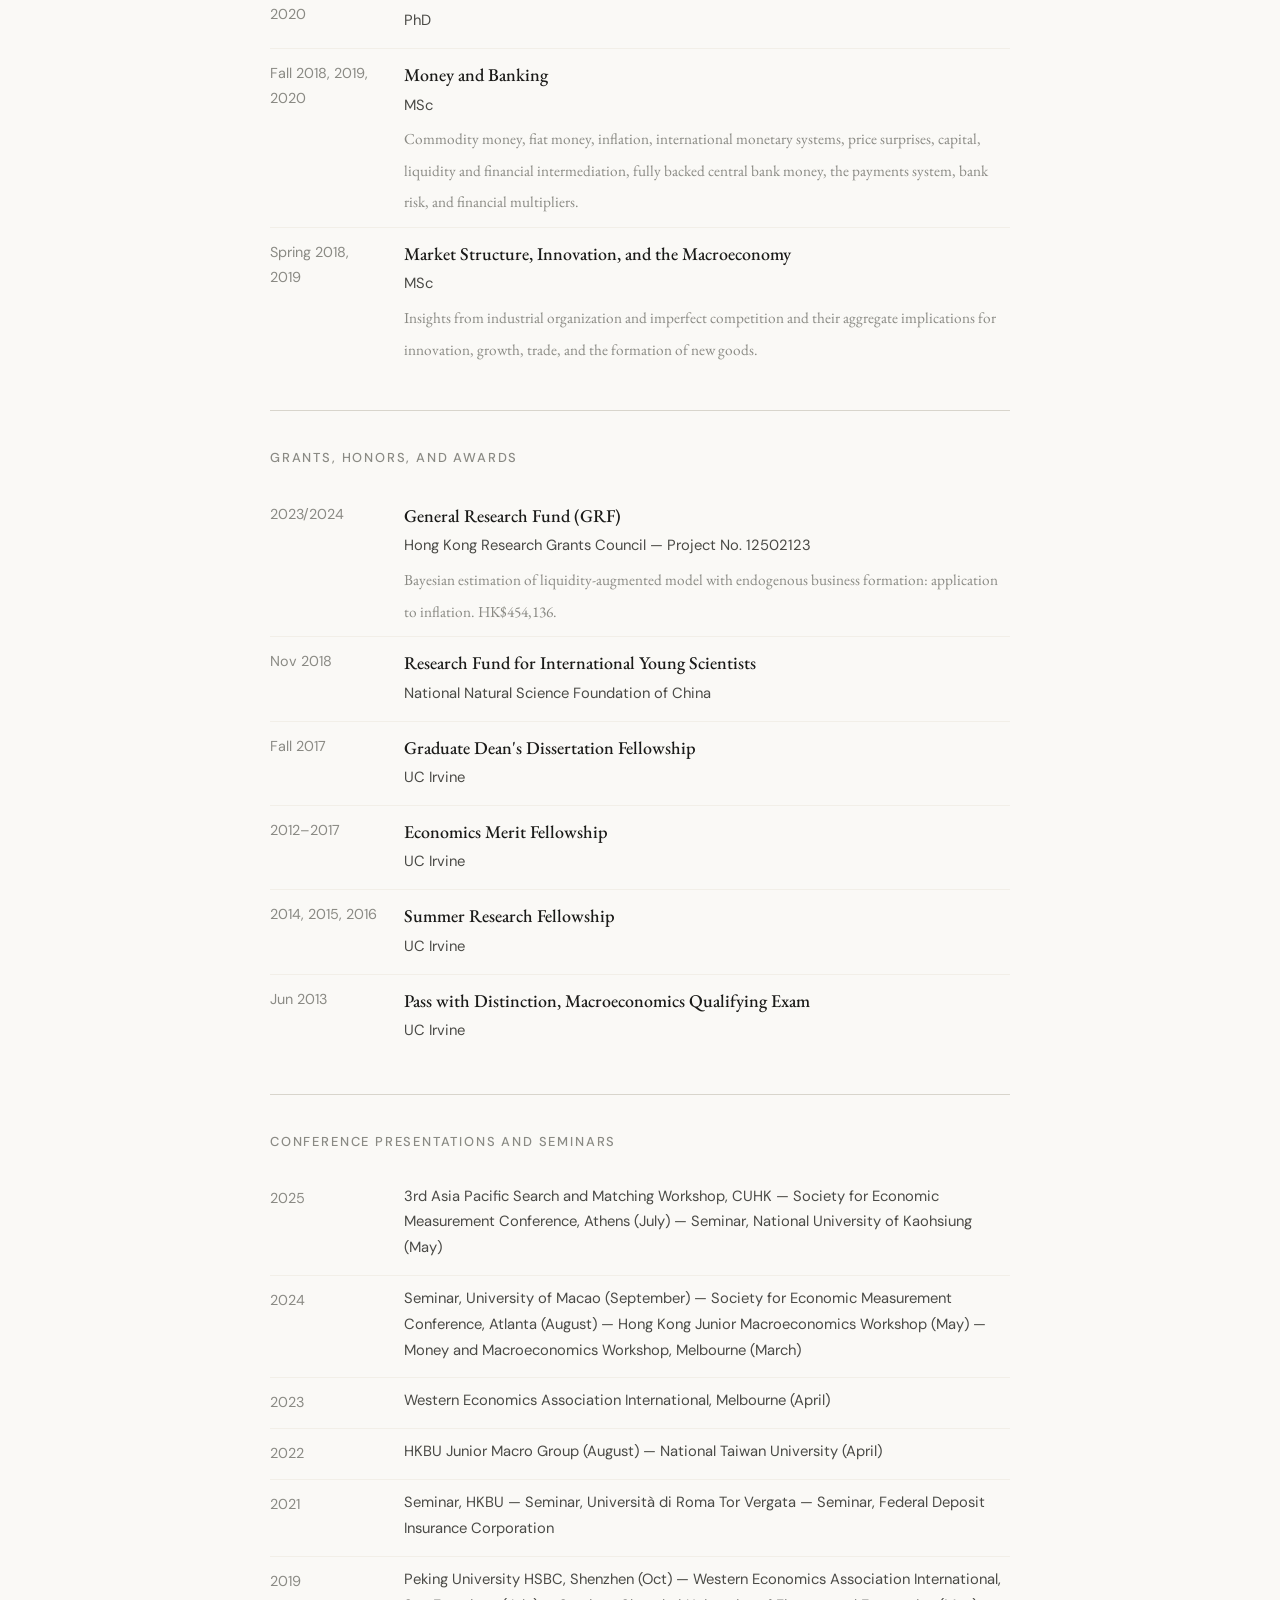
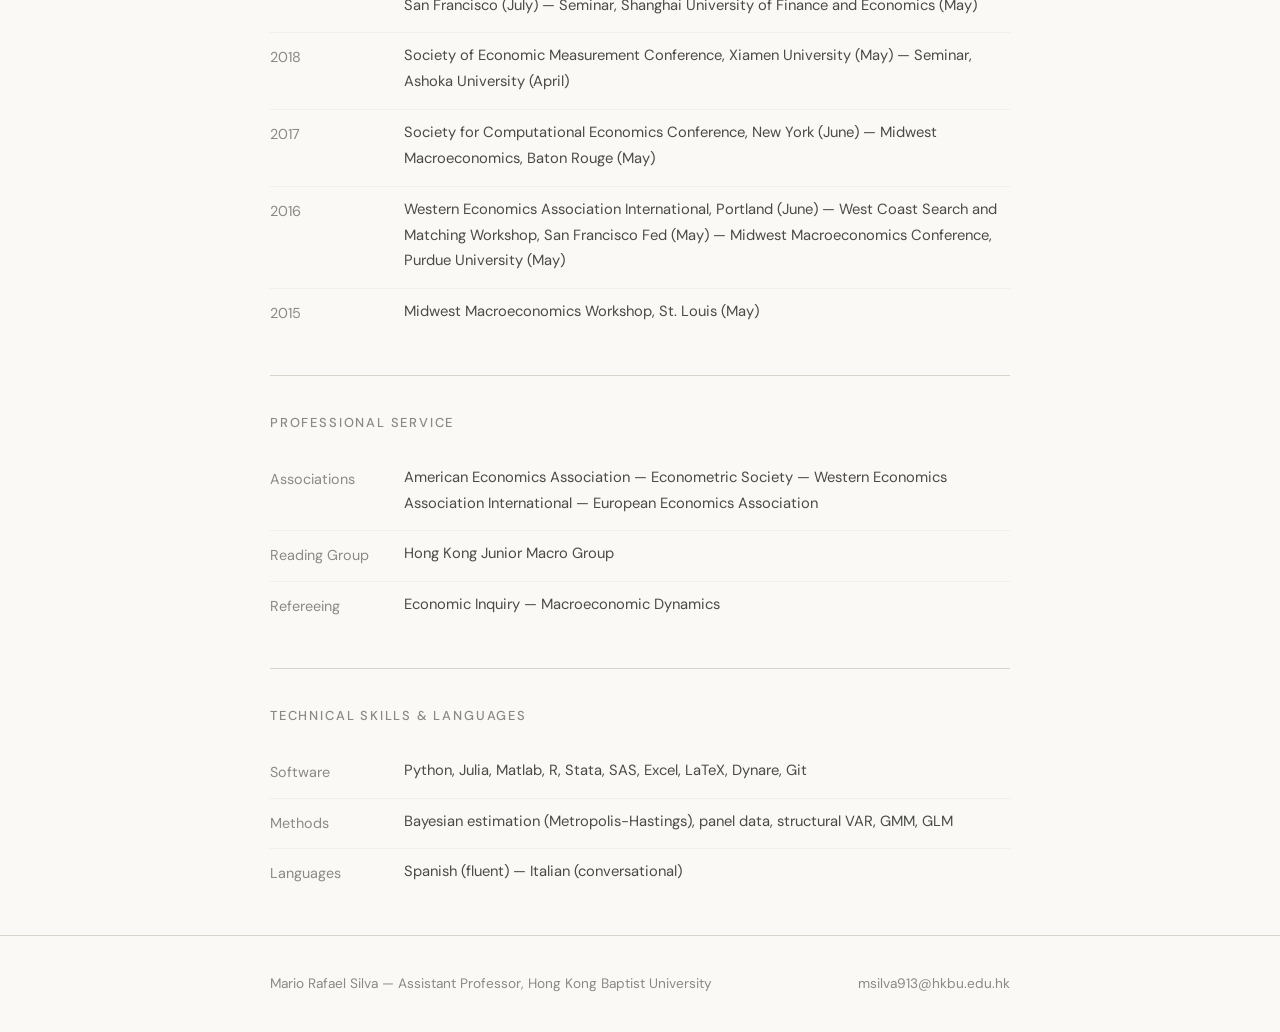
==== commit 167d079c: "Add Draft_SMCD to webpage" ====
--- a/cv.html
+++ b/cv.html
@@ -134,6 +134,12 @@
   <!-- WORKING PAPERS -->
   <section class="cv-section">
     <h2>Working Papers</h2>
+    <div class="cv-entry">
+      <span class="cv-year"></span>
+      <div class="cv-body">
+        <strong><a href="Draft_SMCD.tex.pdf" target="_blank" rel="noopener">Matching with Bounded Probabilities: A Locally Cobb-Douglas Specification</a></strong>
+      </div>
+    </div>
     <div class="cv-entry">
       <span class="cv-year"></span>
       <div class="cv-body">
